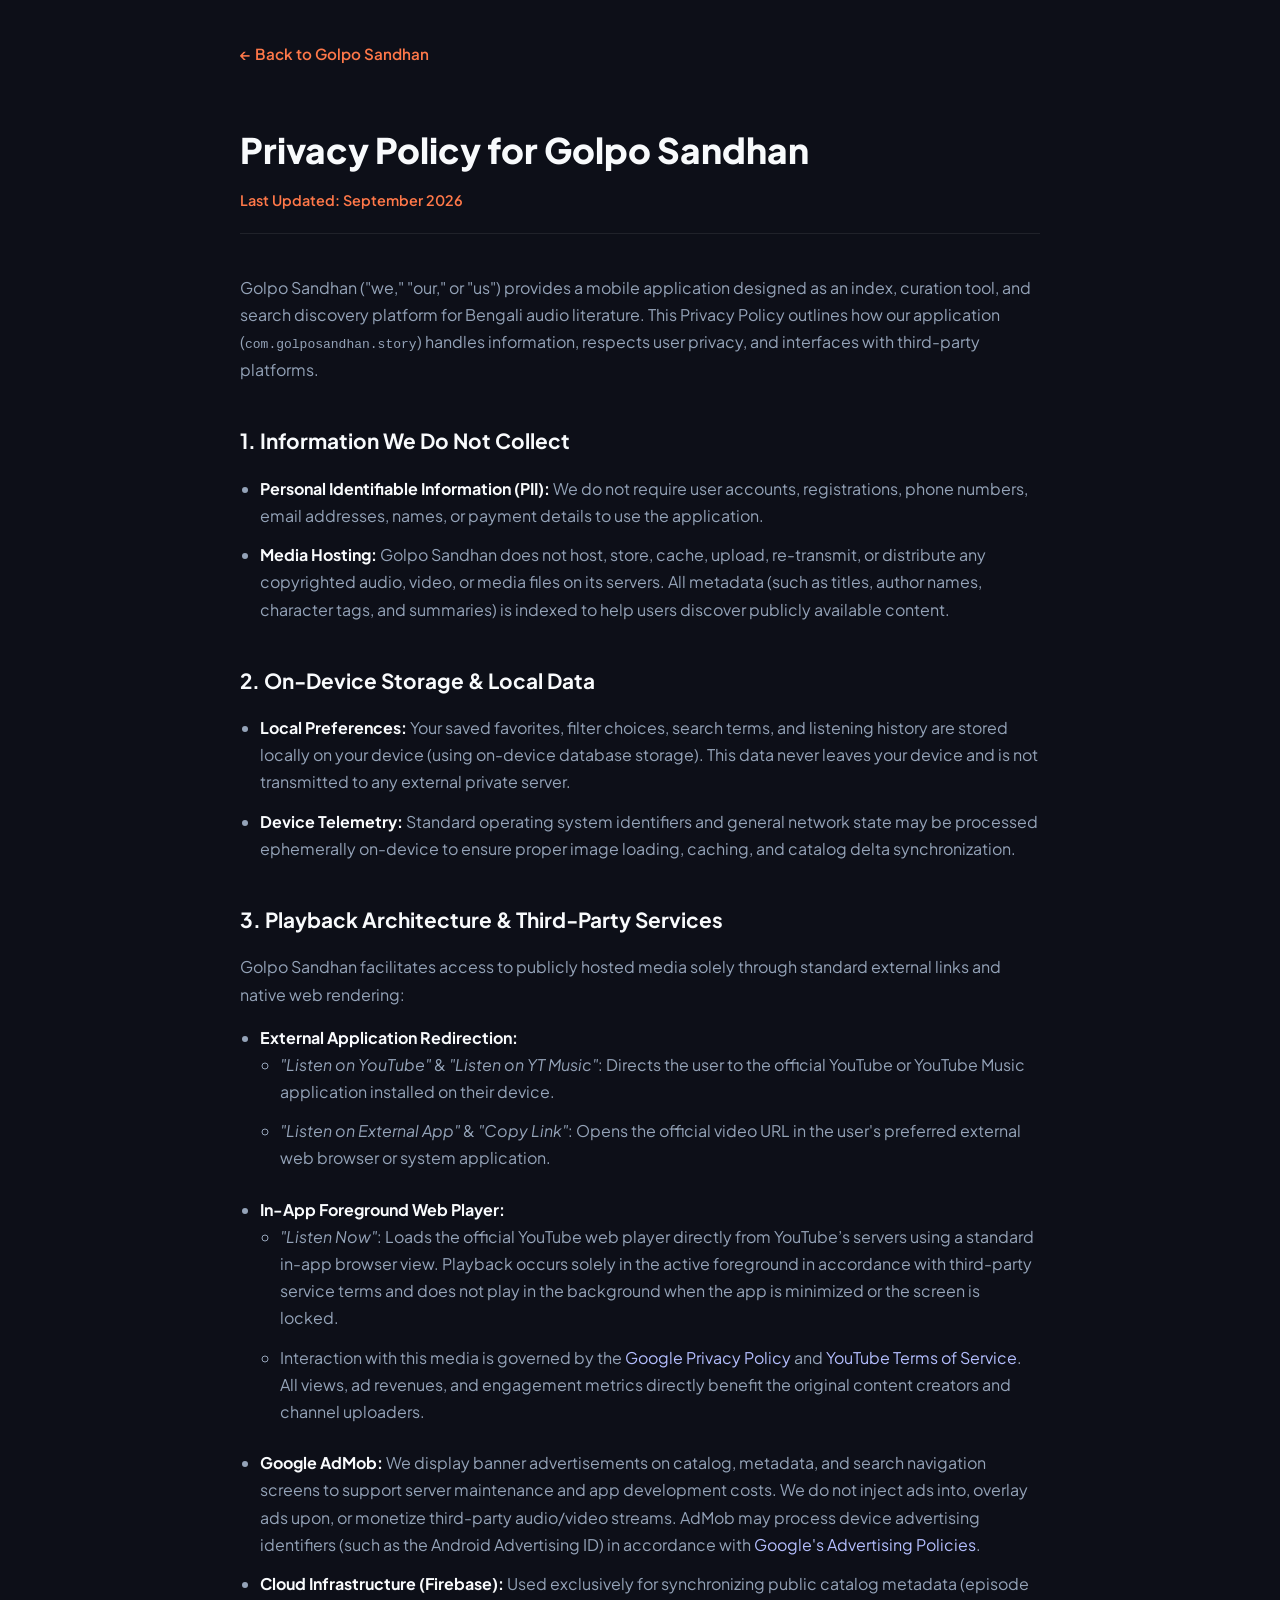
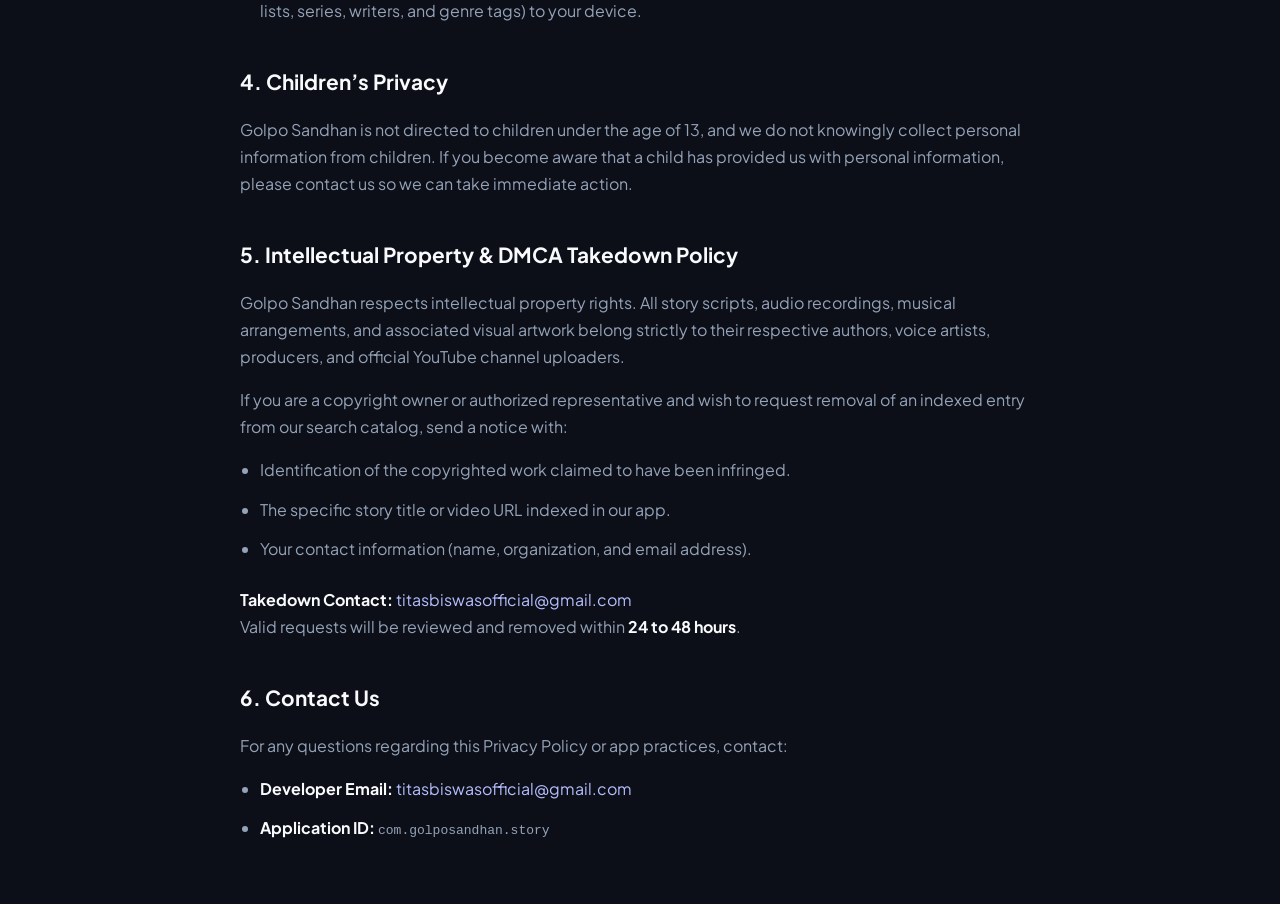
==== privacy.html @ a91397fb "Add privacy policy page for Golpo Sandhan" ====
<!DOCTYPE html>
<html lang="en">
<head>
  <meta charset="UTF-8" />
  <meta name="viewport" content="width=device-width, initial-scale=1.0" />
  <title>Privacy Policy - Golpo Sandhan</title>
  
  <!-- Google Fonts -->
  <link rel="preconnect" href="https://fonts.googleapis.com">
  <link rel="preconnect" href="https://fonts.gstatic.com" crossorigin>
  <link href="https://fonts.googleapis.com/css2?family=Plus+Jakarta+Sans:wght@400;600;700;800&display=swap" rel="stylesheet">

  <style>
    :root {
      --bg-dark: #0d0f18;
      --accent-orange: #ff7849;
      --text-main: #f8fafc;
      --text-muted: #94a3b8;
      --border-line: rgba(255, 255, 255, 0.08);
    }

    body {
      background-color: var(--bg-dark);
      color: var(--text-muted);
      font-family: 'Plus Jakarta Sans', sans-serif;
      line-height: 1.7;
      padding: 40px 24px;
      max-width: 800px;
      margin: 0 auto;
    }

    .back-link {
      display: inline-block;
      margin-bottom: 30px;
      color: var(--accent-orange);
      text-decoration: none;
      font-weight: 600;
      font-size: 0.95rem;
      transition: opacity 0.2s;
    }

    .back-link:hover {
      opacity: 0.8;
    }

    h1 {
      color: var(--text-main);
      font-size: 2.2rem;
      font-weight: 800;
      margin-bottom: 8px;
    }

    .last-updated {
      font-size: 0.9rem;
      color: var(--accent-orange);
      font-weight: 600;
      margin-bottom: 40px;
      padding-bottom: 20px;
      border-bottom: 1px solid var(--border-line);
    }

    h3 {
      color: var(--text-main);
      font-size: 1.3rem;
      font-weight: 700;
      margin-top: 40px;
      margin-bottom: 16px;
    }

    p {
      margin-bottom: 16px;
    }

    ul {
      margin-bottom: 24px;
      padding-left: 20px;
    }

    li {
      margin-bottom: 12px;
    }

    strong {
      color: var(--text-main);
    }

    a {
      color: #b4befe;
      text-decoration: none;
    }

    a:hover {
      text-decoration: underline;
    }
  </style>
</head>
<body>

  <a href="index.html" class="back-link">← Back to Golpo Sandhan</a>

  <h1>Privacy Policy for Golpo Sandhan</h1>
  <div class="last-updated">Last Updated: September 2026</div>

  <p>Golpo Sandhan ("we," "our," or "us") provides a mobile application designed as an index, curation tool, and search discovery platform for Bengali audio literature. This Privacy Policy outlines how our application (<code>com.golposandhan.story</code>) handles information, respects user privacy, and interfaces with third-party platforms.</p>

  <h3>1. Information We Do Not Collect</h3>
  <ul>
    <li><strong>Personal Identifiable Information (PII):</strong> We do not require user accounts, registrations, phone numbers, email addresses, names, or payment details to use the application.</li>
    <li><strong>Media Hosting:</strong> Golpo Sandhan does not host, store, cache, upload, re-transmit, or distribute any copyrighted audio, video, or media files on its servers. All metadata (such as titles, author names, character tags, and summaries) is indexed to help users discover publicly available content.</li>
  </ul>

  <h3>2. On-Device Storage & Local Data</h3>
  <ul>
    <li><strong>Local Preferences:</strong> Your saved favorites, filter choices, search terms, and listening history are stored locally on your device (using on-device database storage). This data never leaves your device and is not transmitted to any external private server.</li>
    <li><strong>Device Telemetry:</strong> Standard operating system identifiers and general network state may be processed ephemerally on-device to ensure proper image loading, caching, and catalog delta synchronization.</li>
  </ul>

  <h3>3. Playback Architecture & Third-Party Services</h3>
  <p>Golpo Sandhan facilitates access to publicly hosted media solely through standard external links and native web rendering:</p>
  <ul>
    <li><strong>External Application Redirection:</strong>
      <ul>
        <li><em>"Listen on YouTube"</em> & <em>"Listen on YT Music"</em>: Directs the user to the official YouTube or YouTube Music application installed on their device.</li>
        <li><em>"Listen on External App"</em> & <em>"Copy Link"</em>: Opens the official video URL in the user's preferred external web browser or system application.</li>
      </ul>
    </li>
    <li><strong>In-App Foreground Web Player:</strong>
      <ul>
        <li><em>"Listen Now"</em>: Loads the official YouTube web player directly from YouTube’s servers using a standard in-app browser view. Playback occurs solely in the active foreground in accordance with third-party service terms and does not play in the background when the app is minimized or the screen is locked.</li>
        <li>Interaction with this media is governed by the <a href="https://policies.google.com/privacy" target="_blank">Google Privacy Policy</a> and <a href="https://www.youtube.com/t/terms" target="_blank">YouTube Terms of Service</a>. All views, ad revenues, and engagement metrics directly benefit the original content creators and channel uploaders.</li>
      </ul>
    </li>
    <li><strong>Google AdMob:</strong> We display banner advertisements on catalog, metadata, and search navigation screens to support server maintenance and app development costs. We do not inject ads into, overlay ads upon, or monetize third-party audio/video streams. AdMob may process device advertising identifiers (such as the Android Advertising ID) in accordance with <a href="https://policies.google.com/technologies/ads" target="_blank">Google's Advertising Policies</a>.</li>
    <li><strong>Cloud Infrastructure (Firebase):</strong> Used exclusively for synchronizing public catalog metadata (episode lists, series, writers, and genre tags) to your device.</li>
  </ul>

  <h3>4. Children’s Privacy</h3>
  <p>Golpo Sandhan is not directed to children under the age of 13, and we do not knowingly collect personal information from children. If you become aware that a child has provided us with personal information, please contact us so we can take immediate action.</p>

  <h3>5. Intellectual Property & DMCA Takedown Policy</h3>
  <p>Golpo Sandhan respects intellectual property rights. All story scripts, audio recordings, musical arrangements, and associated visual artwork belong strictly to their respective authors, voice artists, producers, and official YouTube channel uploaders.</p>
  <p>If you are a copyright owner or authorized representative and wish to request removal of an indexed entry from our search catalog, send a notice with:</p>
  <ul>
    <li>Identification of the copyrighted work claimed to have been infringed.</li>
    <li>The specific story title or video URL indexed in our app.</li>
    <li>Your contact information (name, organization, and email address).</li>
  </ul>
  <p><strong>Takedown Contact:</strong> <a href="mailto:titasbiswasofficial@gmail.com">titasbiswasofficial@gmail.com</a><br>
  Valid requests will be reviewed and removed within <strong>24 to 48 hours</strong>.</p>

  <h3>6. Contact Us</h3>
  <p>For any questions regarding this Privacy Policy or app practices, contact:</p>
  <ul>
    <li><strong>Developer Email:</strong> <a href="mailto:titasbiswasofficial@gmail.com">titasbiswasofficial@gmail.com</a></li>
    <li><strong>Application ID:</strong> <code>com.golposandhan.story</code></li>
  </ul>

</body>
</html>
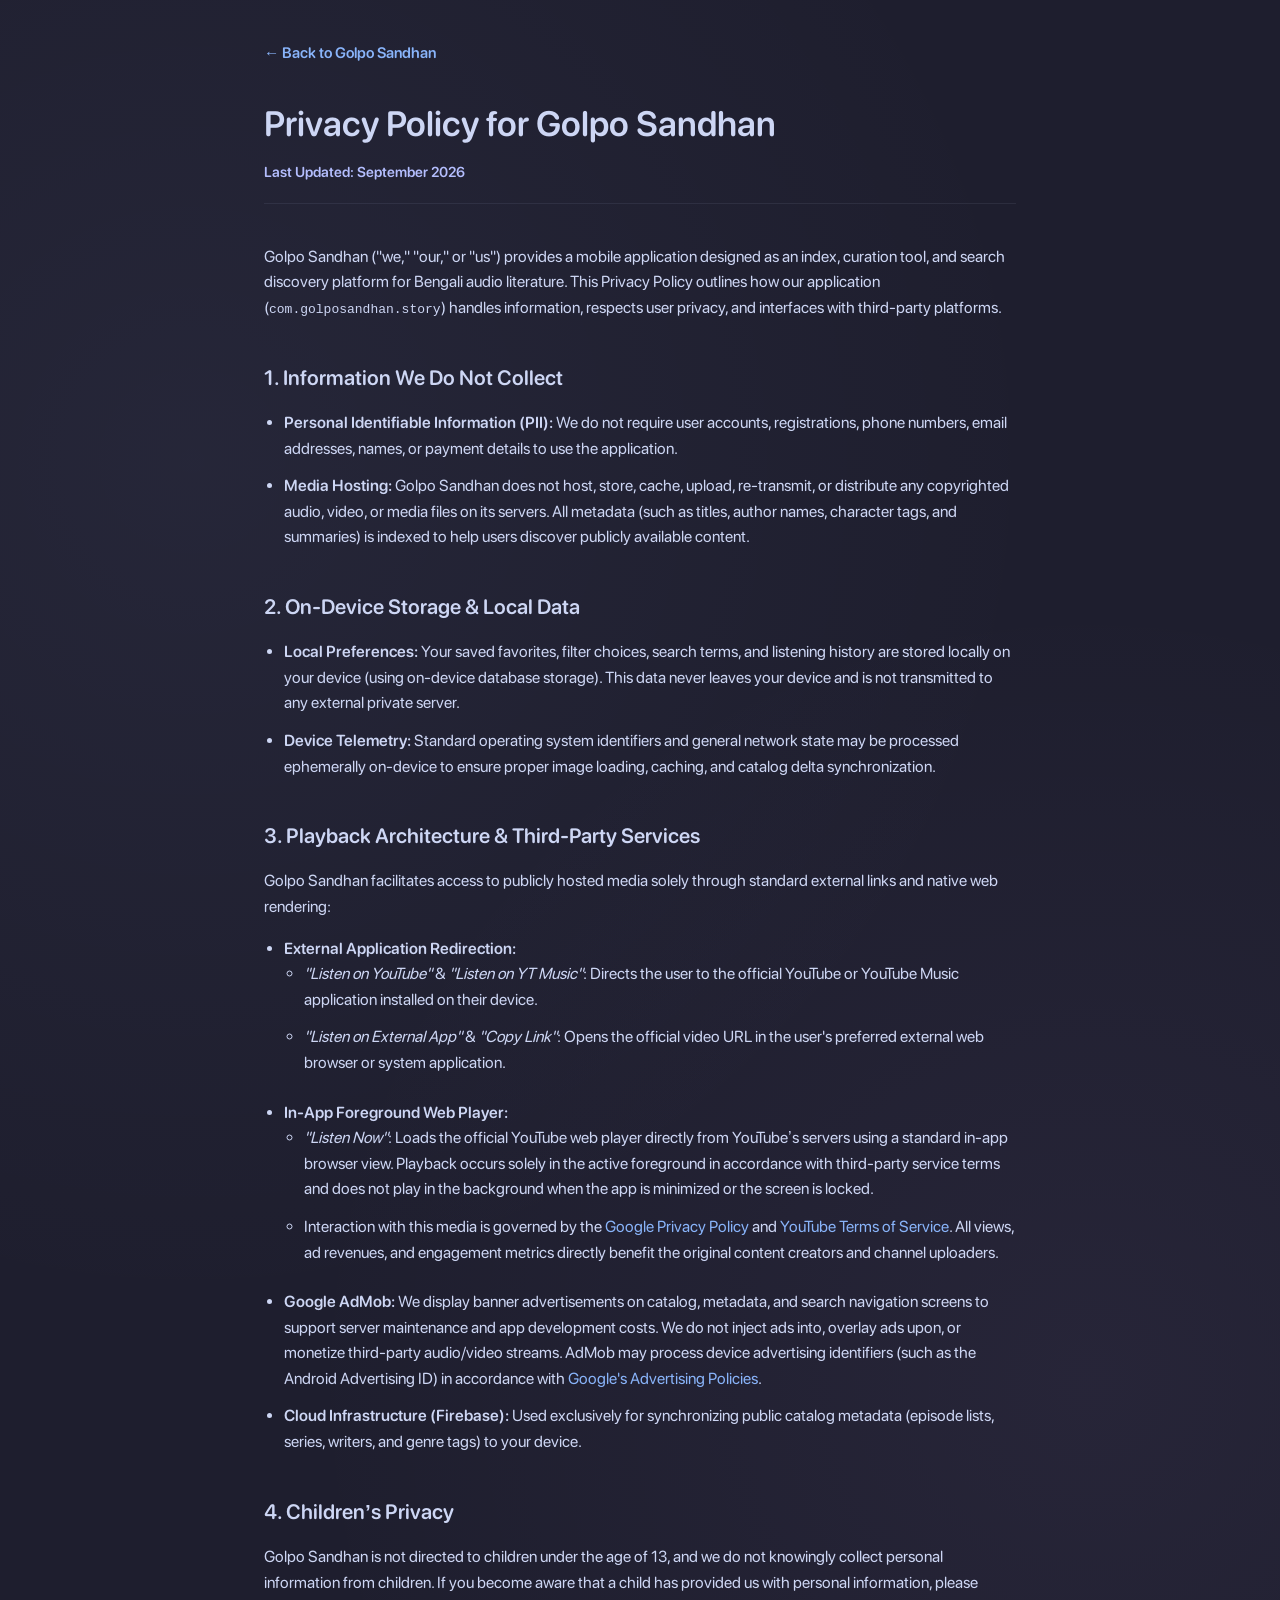
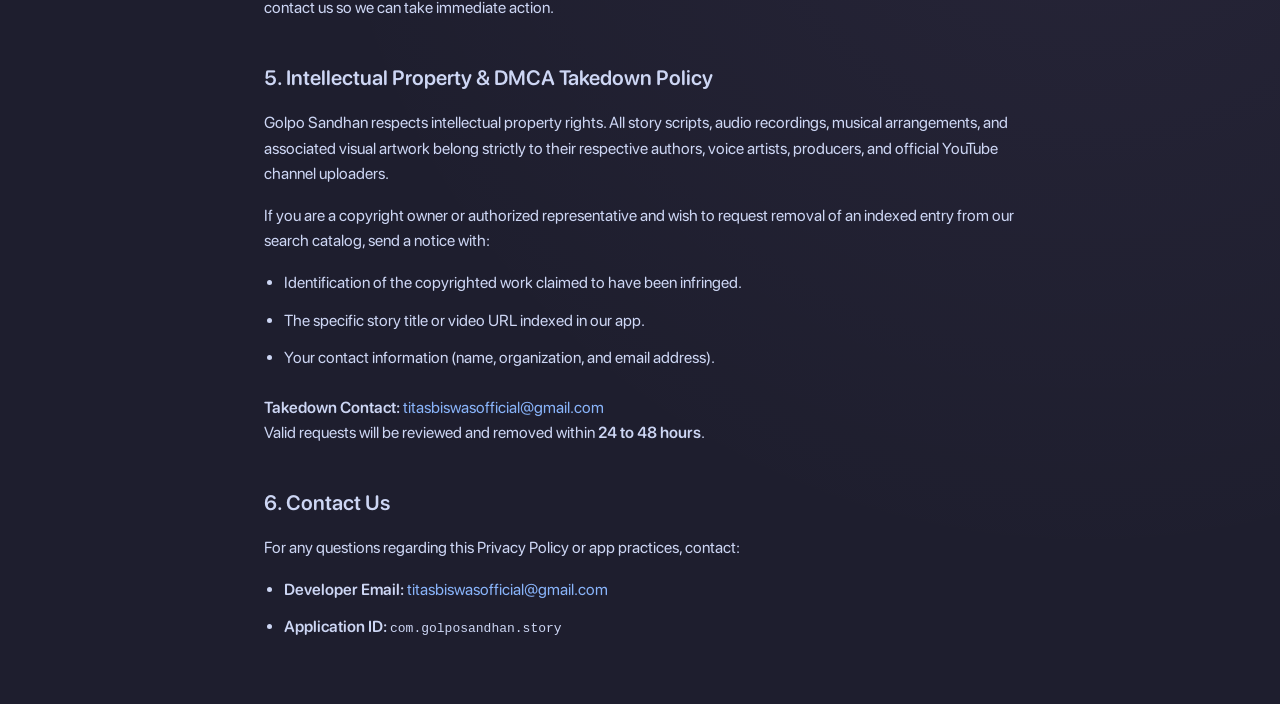
==== commit c47756ee: "Reorganize assets, add styles and update site pages" ====
--- a/privacy.html
+++ b/privacy.html
@@ -5,96 +5,10 @@
   <meta name="viewport" content="width=device-width, initial-scale=1.0" />
   <title>Privacy Policy - Golpo Sandhan</title>
   
-  <!-- Google Fonts -->
-  <link rel="preconnect" href="https://fonts.googleapis.com">
-  <link rel="preconnect" href="https://fonts.gstatic.com" crossorigin>
-  <link href="https://fonts.googleapis.com/css2?family=Plus+Jakarta+Sans:wght@400;600;700;800&display=swap" rel="stylesheet">
-
-  <style>
-    :root {
-      --bg-dark: #0d0f18;
-      --accent-orange: #ff7849;
-      --text-main: #f8fafc;
-      --text-muted: #94a3b8;
-      --border-line: rgba(255, 255, 255, 0.08);
-    }
-
-    body {
-      background-color: var(--bg-dark);
-      color: var(--text-muted);
-      font-family: 'Plus Jakarta Sans', sans-serif;
-      line-height: 1.7;
-      padding: 40px 24px;
-      max-width: 800px;
-      margin: 0 auto;
-    }
-
-    .back-link {
-      display: inline-block;
-      margin-bottom: 30px;
-      color: var(--accent-orange);
-      text-decoration: none;
-      font-weight: 600;
-      font-size: 0.95rem;
-      transition: opacity 0.2s;
-    }
-
-    .back-link:hover {
-      opacity: 0.8;
-    }
-
-    h1 {
-      color: var(--text-main);
-      font-size: 2.2rem;
-      font-weight: 800;
-      margin-bottom: 8px;
-    }
-
-    .last-updated {
-      font-size: 0.9rem;
-      color: var(--accent-orange);
-      font-weight: 600;
-      margin-bottom: 40px;
-      padding-bottom: 20px;
-      border-bottom: 1px solid var(--border-line);
-    }
-
-    h3 {
-      color: var(--text-main);
-      font-size: 1.3rem;
-      font-weight: 700;
-      margin-top: 40px;
-      margin-bottom: 16px;
-    }
-
-    p {
-      margin-bottom: 16px;
-    }
-
-    ul {
-      margin-bottom: 24px;
-      padding-left: 20px;
-    }
-
-    li {
-      margin-bottom: 12px;
-    }
-
-    strong {
-      color: var(--text-main);
-    }
-
-    a {
-      color: #b4befe;
-      text-decoration: none;
-    }
-
-    a:hover {
-      text-decoration: underline;
-    }
-  </style>
+  <link rel="icon" type="image/png" href="assets/images/app_icon.png" />
+  <link rel="stylesheet" href="assets/css/style.css" />
 </head>
-<body>
+<body class="privacy-container">
 
   <a href="index.html" class="back-link">← Back to Golpo Sandhan</a>
 
--- a/assets/css/style.css
+++ b/assets/css/style.css
@@ -0,0 +1,625 @@
+@font-face {
+  font-family: 'SF Pro Rounded';
+  src: url('../fonts/SF-Pro-Rounded-Regular.otf') format('opentype');
+  font-weight: 400;
+  font-style: normal;
+}
+@font-face {
+  font-family: 'SF Pro Rounded';
+  src: url('../fonts/SF-Pro-Rounded-Medium.otf') format('opentype');
+  font-weight: 500;
+  font-style: normal;
+}
+@font-face {
+  font-family: 'SF Pro Rounded';
+  src: url('../fonts/SF-Pro-Rounded-Semibold.otf') format('opentype');
+  font-weight: 600;
+  font-style: normal;
+}
+
+:root {
+  /* Catppuccin Mocha */
+  --bg-dark: #1e1e2e;          /* base */
+  --bg-card: rgba(49, 50, 68, 0.75); /* surface0 */
+  --bg-card-hover: rgba(69, 71, 90, 0.9); /* surface1 */
+  
+  --accent-lavender: #b4befe;  /* lavender */
+  --accent-lavender-glow: rgba(180, 190, 254, 0.25);
+  --accent-mauve: #cba6f7;     /* mauve */
+  --accent-mauve-glow: rgba(203, 166, 247, 0.25);
+  --accent-blue: #89b4fa;      /* blue */
+  
+  --text-main: #cdd6f4;        /* text */
+  --text-muted: #bac2de;       /* subtext1 */
+  --border-line: rgba(205, 214, 244, 0.08);
+  
+  --radius-lg: 24px;
+  --radius-md: 16px;
+  --radius-sm: 10px;
+}
+
+* {
+  box-sizing: border-box;
+  margin: 0;
+  padding: 0;
+}
+
+body {
+  background-color: var(--bg-dark);
+  color: var(--text-main);
+  font-family: 'SF Pro Rounded', -apple-system, BlinkMacSystemFont, sans-serif;
+  line-height: 1.6;
+  overflow-x: hidden;
+  background-image: 
+    radial-gradient(circle at 15% 20%, rgba(180, 190, 254, 0.05) 0%, transparent 40%),
+    radial-gradient(circle at 85% 60%, rgba(203, 166, 247, 0.05) 0%, transparent 45%);
+}
+
+.container {
+  width: 100%;
+  max-width: 1200px;
+  margin: 0 auto;
+  padding: 0 24px;
+}
+
+/* Navbar */
+header {
+  position: sticky;
+  top: 0;
+  z-index: 100;
+  backdrop-filter: blur(16px);
+  background: rgba(30, 30, 46, 0.85);
+  border-bottom: 1px solid var(--border-line);
+  padding: 16px 0;
+}
+
+.nav-wrapper {
+  display: flex;
+  align-items: center;
+  justify-content: space-between;
+}
+
+.brand {
+  display: flex;
+  align-items: center;
+  gap: 12px;
+  text-decoration: none;
+  color: var(--text-main);
+}
+
+.brand img {
+  width: 44px;
+  height: 44px;
+  object-fit: cover;
+}
+
+.brand-title {
+  font-size: 1.25rem;
+  font-weight: 600;
+  letter-spacing: -0.02em;
+}
+
+.brand-title span {
+  color: var(--accent-lavender);
+}
+
+.nav-links {
+  display: flex;
+  align-items: center;
+  gap: 24px;
+}
+
+.nav-links a {
+  color: var(--text-muted);
+  text-decoration: none;
+  font-size: 0.95rem;
+  font-weight: 500;
+  transition: color 0.2s;
+}
+
+.nav-links a:hover {
+  color: var(--text-main);
+}
+
+.btn-nav {
+  background: linear-gradient(135deg, var(--accent-mauve) 0%, var(--accent-lavender) 100%);
+  color: #11111b !important;
+  padding: 10px 20px;
+  border-radius: 99px;
+  font-weight: 600;
+  box-shadow: 0 4px 18px var(--accent-lavender-glow);
+  transition: transform 0.2s, box-shadow 0.2s;
+}
+
+.btn-nav:hover {
+  transform: translateY(-2px);
+  box-shadow: 0 6px 22px rgba(180, 190, 254, 0.4);
+}
+
+/* Hero Section */
+.hero {
+  padding: 80px 0 60px;
+  display: grid;
+  grid-template-columns: 1.15fr 0.85fr;
+  gap: 50px;
+  align-items: center;
+}
+
+.hero-badge {
+  display: inline-flex;
+  align-items: center;
+  gap: 8px;
+  background: rgba(180, 190, 254, 0.12);
+  border: 1px solid rgba(180, 190, 254, 0.3);
+  color: var(--accent-lavender);
+  padding: 6px 14px;
+  border-radius: 99px;
+  font-size: 0.85rem;
+  font-weight: 600;
+  margin-bottom: 20px;
+}
+
+.hero-badge span {
+  width: 8px;
+  height: 8px;
+  border-radius: 50%;
+  background: var(--accent-lavender);
+  display: inline-block;
+  box-shadow: 0 0 10px var(--accent-lavender);
+}
+
+.hero-title {
+  font-size: 3.5rem;
+  line-height: 1.15;
+  font-weight: 600;
+  letter-spacing: -0.03em;
+  margin-bottom: 20px;
+}
+
+.hero-title .gradient-text {
+  background: linear-gradient(135deg, var(--text-main) 40%, var(--accent-mauve) 100%);
+  -webkit-background-clip: text;
+  -webkit-text-fill-color: transparent;
+}
+
+.hero-subtitle {
+  font-size: 1.2rem;
+  color: var(--text-muted);
+  margin-bottom: 36px;
+  max-width: 540px;
+  line-height: 1.6;
+}
+
+.hero-cta-group {
+  display: flex;
+  flex-wrap: wrap;
+  align-items: center;
+  gap: 16px;
+}
+
+.playstore-button {
+  display: inline-flex;
+  align-items: center;
+  gap: 12px;
+  background: #181825; /* mantle */
+  color: var(--text-main);
+  padding: 12px 24px;
+  border-radius: var(--radius-md);
+  text-decoration: none;
+  border: 1px solid rgba(205, 214, 244, 0.2);
+  box-shadow: 0 10px 25px rgba(0, 0, 0, 0.4);
+  transition: transform 0.2s, border-color 0.2s, box-shadow 0.2s;
+}
+
+.playstore-button:hover {
+  transform: translateY(-2px);
+  border-color: var(--accent-blue);
+  box-shadow: 0 12px 30px rgba(137, 180, 250, 0.25);
+}
+
+.playstore-button svg {
+  width: 28px;
+  height: 28px;
+}
+
+.btn-text-small {
+  display: block;
+  font-size: 0.7rem;
+  text-transform: uppercase;
+  letter-spacing: 0.05em;
+  color: var(--text-muted);
+}
+
+.btn-text-large {
+  display: block;
+  font-size: 1.1rem;
+  font-weight: 600;
+}
+
+.hero-mockup-wrapper {
+  position: relative;
+  display: flex;
+  justify-content: center;
+}
+
+.phone-frame {
+  width: 100%;
+  max-width: 320px;
+  border-radius: 40px;
+  padding: 10px;
+  background: #313244; /* surface0 */
+  border: 3px solid #45475a; /* surface1 */
+  box-shadow: 0 25px 50px -12px rgba(0, 0, 0, 0.7), 0 0 40px var(--accent-mauve-glow);
+}
+
+.phone-frame img {
+  width: 100%;
+  border-radius: 30px;
+  display: block;
+}
+
+/* Floating Metric Badges */
+.floating-card {
+  position: absolute;
+  background: rgba(49, 50, 68, 0.9);
+  backdrop-filter: blur(12px);
+  border: 1px solid var(--border-line);
+  padding: 12px 18px;
+  border-radius: 14px;
+  box-shadow: 0 10px 25px rgba(0,0,0,0.5);
+  animation: float 4s ease-in-out infinite;
+}
+
+.floating-card.left {
+  top: 15%;
+  left: -20px;
+}
+
+.floating-card.right {
+  bottom: 12%;
+  right: -20px;
+  animation-delay: 2s;
+}
+
+.floating-card .val {
+  font-weight: 600;
+  font-size: 1.15rem;
+  color: var(--accent-blue);
+}
+
+.floating-card .lbl {
+  font-size: 0.75rem;
+  color: var(--text-muted);
+  text-transform: uppercase;
+  font-weight: 600;
+}
+
+@keyframes float {
+  0%, 100% { transform: translateY(0px); }
+  50% { transform: translateY(-8px); }
+}
+
+/* Stats Strip */
+.stats-strip {
+  padding: 30px 0;
+  margin: 40px 0 80px;
+  border-top: 1px solid var(--border-line);
+  border-bottom: 1px solid var(--border-line);
+}
+
+.stats-grid {
+  display: grid;
+  grid-template-columns: repeat(4, 1fr);
+  gap: 20px;
+  text-align: center;
+}
+
+.stat-item h3 {
+  font-size: 2.2rem;
+  font-weight: 600;
+  color: var(--text-main);
+  margin-bottom: 4px;
+}
+
+.stat-item p {
+  font-size: 0.9rem;
+  color: var(--text-muted);
+  font-weight: 500;
+}
+
+/* Features Grid */
+.section-header {
+  text-align: center;
+  max-width: 680px;
+  margin: 0 auto 60px;
+}
+
+.section-tag {
+  color: var(--accent-lavender);
+  font-size: 0.85rem;
+  font-weight: 600;
+  letter-spacing: 0.08em;
+  text-transform: uppercase;
+  margin-bottom: 8px;
+}
+
+.section-title {
+  font-size: 2.4rem;
+  font-weight: 600;
+  letter-spacing: -0.02em;
+  margin-bottom: 16px;
+}
+
+.section-desc {
+  color: var(--text-muted);
+  font-size: 1.05rem;
+}
+
+.features-grid {
+  display: grid;
+  grid-template-columns: repeat(3, 1fr);
+  gap: 24px;
+  margin-bottom: 100px;
+}
+
+.feature-card {
+  background: var(--bg-card);
+  border: 1px solid var(--border-line);
+  border-radius: var(--radius-lg);
+  padding: 32px;
+  transition: transform 0.2s, border-color 0.2s, background 0.2s;
+}
+
+.feature-card:hover {
+  transform: translateY(-4px);
+  border-color: rgba(203, 166, 247, 0.4);
+  background: var(--bg-card-hover);
+}
+
+.feature-icon {
+  width: 52px;
+  height: 52px;
+  border-radius: 14px;
+  background: rgba(203, 166, 247, 0.1);
+  display: flex;
+  align-items: center;
+  justify-content: center;
+  font-size: 1.5rem;
+  margin-bottom: 20px;
+  color: var(--accent-mauve);
+}
+
+.feature-card h4 {
+  font-size: 1.25rem;
+  font-weight: 600;
+  margin-bottom: 12px;
+}
+
+.feature-card p {
+  color: var(--text-muted);
+  font-size: 0.95rem;
+  line-height: 1.6;
+}
+
+/* Visual Showcase */
+.showcase {
+  margin-bottom: 100px;
+}
+
+.showcase-scroll {
+  display: flex;
+  gap: 24px;
+  overflow-x: auto;
+  padding: 20px 0 30px;
+  scrollbar-width: thin;
+  scrollbar-color: var(--accent-lavender) var(--bg-card);
+}
+
+.showcase-item {
+  flex: 0 0 260px;
+  border-radius: 24px;
+  background: #181825; /* mantle */
+  border: 2px solid var(--border-line);
+  padding: 8px;
+  box-shadow: 0 10px 30px rgba(0,0,0,0.5);
+  transition: transform 0.2s;
+}
+
+.showcase-item:hover {
+  transform: translateY(-6px);
+  border-color: rgba(137, 180, 250, 0.4); /* blue glow */
+}
+
+.showcase-item img {
+  width: 100%;
+  border-radius: 18px;
+  display: block;
+}
+
+.showcase-item p {
+  text-align: center;
+  font-size: 0.85rem;
+  font-weight: 600;
+  color: var(--text-muted);
+  padding: 10px 0 4px;
+}
+
+/* CTA Section */
+.cta-banner {
+  background: linear-gradient(135deg, rgba(69, 71, 90, 0.9) 0%, rgba(49, 50, 68, 0.9) 100%);
+  border: 1px solid rgba(180, 190, 254, 0.3);
+  border-radius: var(--radius-lg);
+  padding: 60px 40px;
+  text-align: center;
+  position: relative;
+  overflow: hidden;
+  margin-bottom: 80px;
+  box-shadow: 0 20px 40px rgba(0, 0, 0, 0.6);
+}
+
+.cta-banner::before {
+  content: '';
+  position: absolute;
+  top: -50%;
+  left: 50%;
+  transform: translateX(-50%);
+  width: 300px;
+  height: 300px;
+  background: var(--accent-mauve);
+  opacity: 0.15;
+  filter: blur(90px);
+  pointer-events: none;
+}
+
+.cta-banner h3 {
+  font-size: 2.4rem;
+  font-weight: 600;
+  margin-bottom: 16px;
+}
+
+.cta-banner p {
+  color: var(--text-muted);
+  max-width: 560px;
+  margin: 0 auto 30px;
+  font-size: 1.1rem;
+}
+
+/* Footer */
+footer {
+  border-top: 1px solid var(--border-line);
+  padding: 50px 0 30px;
+  background: #11111b; /* crust */
+}
+
+.footer-content {
+  display: flex;
+  justify-content: space-between;
+  align-items: center;
+  flex-wrap: wrap;
+  gap: 20px;
+  margin-bottom: 30px;
+}
+
+.footer-disclaimer {
+  font-size: 0.8rem;
+  color: var(--text-muted);
+  line-height: 1.6;
+  border-top: 1px solid rgba(205, 214, 244, 0.05);
+  padding-top: 24px;
+  text-align: center;
+}
+
+.footer-links {
+  display: flex;
+  gap: 20px;
+}
+
+.footer-links a {
+  color: var(--text-muted);
+  text-decoration: none;
+  font-size: 0.9rem;
+  transition: color 0.2s;
+}
+
+.footer-links a:hover {
+  color: var(--accent-lavender);
+}
+
+/* Responsive */
+@media (max-width: 900px) {
+  .hero {
+    grid-template-columns: 1fr;
+    text-align: center;
+    padding: 40px 0;
+  }
+  .hero-title {
+    font-size: 2.6rem;
+  }
+  .hero-subtitle {
+    margin: 0 auto 30px;
+  }
+  .hero-cta-group {
+    justify-content: center;
+  }
+  .features-grid {
+    grid-template-columns: 1fr;
+  }
+  .stats-grid {
+    grid-template-columns: repeat(2, 1fr);
+    gap: 30px;
+  }
+  .floating-card {
+    display: none;
+  }
+}
+
+/* Privacy Policy Layout */
+.privacy-container {
+  max-width: 800px;
+  margin: 0 auto;
+  padding: 40px 24px;
+}
+
+.back-link {
+  display: inline-block;
+  margin-bottom: 30px;
+  color: var(--accent-lavender);
+  text-decoration: none;
+  font-weight: 600;
+  font-size: 0.95rem;
+  transition: opacity 0.2s;
+}
+
+.back-link:hover {
+  opacity: 0.8;
+}
+
+.privacy-container h1 {
+  color: var(--text-main);
+  font-size: 2.2rem;
+  font-weight: 600;
+  margin-bottom: 8px;
+}
+
+.last-updated {
+  font-size: 0.9rem;
+  color: var(--accent-lavender);
+  font-weight: 600;
+  margin-bottom: 40px;
+  padding-bottom: 20px;
+  border-bottom: 1px solid var(--border-line);
+}
+
+.privacy-container h3 {
+  color: var(--text-main);
+  font-size: 1.3rem;
+  font-weight: 600;
+  margin-top: 40px;
+  margin-bottom: 16px;
+}
+
+.privacy-container p {
+  margin-bottom: 16px;
+}
+
+.privacy-container ul {
+  margin-bottom: 24px;
+  padding-left: 20px;
+}
+
+.privacy-container li {
+  margin-bottom: 12px;
+}
+
+.privacy-container strong {
+  color: var(--text-main);
+}
+
+.privacy-container a {
+  color: var(--accent-blue);
+  text-decoration: none;
+}
+
+.privacy-container a:hover {
+  text-decoration: underline;
+}
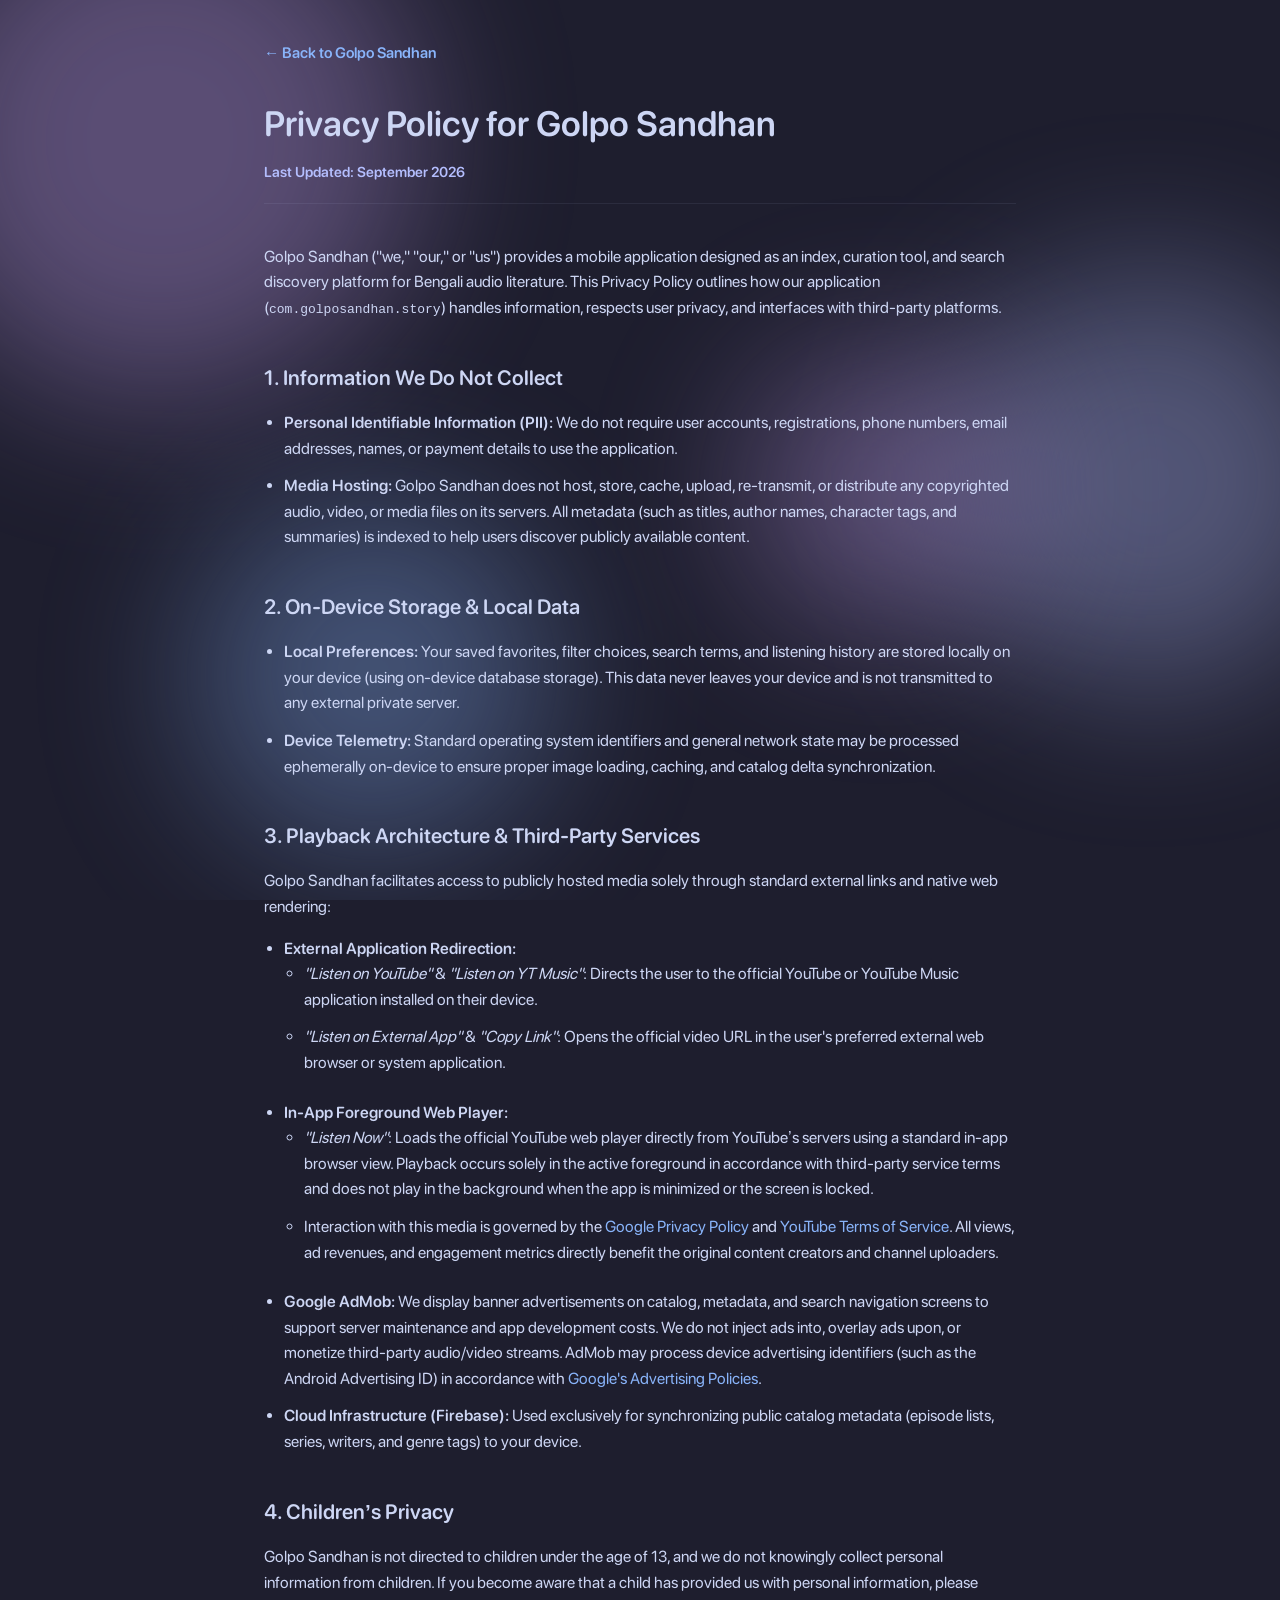
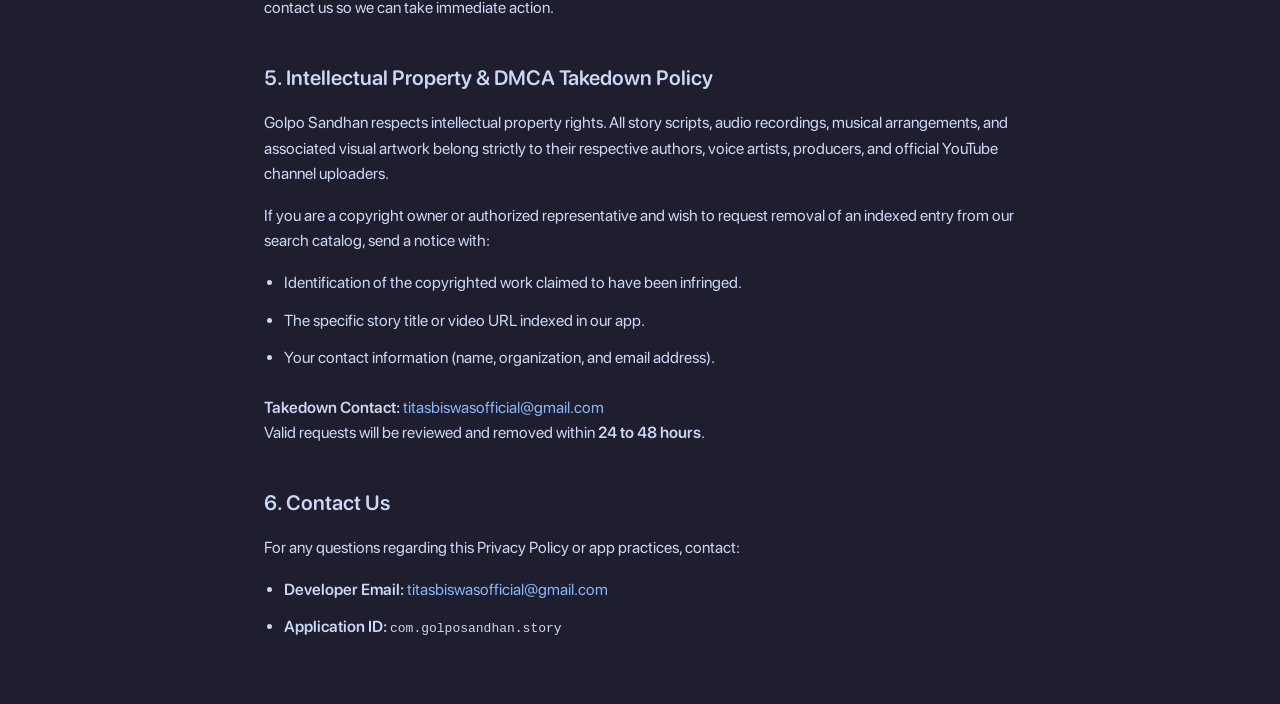
==== commit 024e18b3: "Add background blobs for glassmorphism effect Add animated background blob elements to index.html an" ====
--- a/privacy.html
+++ b/privacy.html
@@ -9,6 +9,14 @@
   <link rel="stylesheet" href="assets/css/style.css" />
 </head>
 <body class="privacy-container">
+
+  <!-- Background blobs — make glassmorphism pop -->
+  <div class="bg-blobs" aria-hidden="true">
+    <div class="blob blob-1"></div>
+    <div class="blob blob-2"></div>
+    <div class="blob blob-3"></div>
+    <div class="blob blob-4"></div>
+  </div>
 
   <a href="index.html" class="back-link">← Back to Golpo Sandhan</a>
 
--- a/assets/css/style.css
+++ b/assets/css/style.css
@@ -50,9 +50,66 @@
   font-family: 'SF Pro Rounded', -apple-system, BlinkMacSystemFont, sans-serif;
   line-height: 1.6;
   overflow-x: hidden;
-  background-image: 
-    radial-gradient(circle at 15% 20%, rgba(180, 190, 254, 0.05) 0%, transparent 40%),
-    radial-gradient(circle at 85% 60%, rgba(203, 166, 247, 0.05) 0%, transparent 45%);
+}
+
+/* ─── Background Blobs ─── */
+.bg-blobs {
+  position: fixed;
+  inset: 0;
+  z-index: -1;
+  pointer-events: none;
+  overflow: hidden;
+}
+
+.blob {
+  position: absolute;
+  border-radius: 50%;
+  filter: blur(80px);
+  opacity: 0.35;
+  animation: blobDrift 18s ease-in-out infinite alternate;
+}
+
+.blob-1 {
+  width: 520px;
+  height: 520px;
+  background: var(--accent-mauve);
+  top: -120px;
+  left: -100px;
+  animation-delay: 0s;
+}
+
+.blob-2 {
+  width: 420px;
+  height: 420px;
+  background: var(--accent-lavender);
+  top: 30%;
+  right: -80px;
+  animation-delay: -5s;
+}
+
+.blob-3 {
+  width: 360px;
+  height: 360px;
+  background: var(--accent-blue);
+  bottom: 5%;
+  left: 15%;
+  animation-delay: -10s;
+}
+
+.blob-4 {
+  width: 280px;
+  height: 280px;
+  background: var(--accent-mauve);
+  bottom: 30%;
+  right: 20%;
+  animation-delay: -3s;
+}
+
+@keyframes blobDrift {
+  0%   { transform: translate(0px, 0px) scale(1); }
+  33%  { transform: translate(30px, -40px) scale(1.05); }
+  66%  { transform: translate(-20px, 20px) scale(0.97); }
+  100% { transform: translate(10px, -15px) scale(1.02); }
 }
 
 .container {
@@ -67,9 +124,10 @@
   position: sticky;
   top: 0;
   z-index: 100;
-  backdrop-filter: blur(16px);
-  background: rgba(30, 30, 46, 0.85);
-  border-bottom: 1px solid var(--border-line);
+  backdrop-filter: blur(20px);
+  -webkit-backdrop-filter: blur(20px);
+  background: rgba(30, 30, 46, 0.65);
+  border-bottom: 1px solid rgba(205, 214, 244, 0.1);
   padding: 16px 0;
 }
 
@@ -261,12 +319,13 @@
 /* Floating Metric Badges */
 .floating-card {
   position: absolute;
-  background: rgba(49, 50, 68, 0.9);
-  backdrop-filter: blur(12px);
-  border: 1px solid var(--border-line);
+  background: rgba(49, 50, 68, 0.45);
+  backdrop-filter: blur(16px);
+  -webkit-backdrop-filter: blur(16px);
+  border: 1px solid rgba(205, 214, 244, 0.15);
   padding: 12px 18px;
   border-radius: 14px;
-  box-shadow: 0 10px 25px rgba(0,0,0,0.5);
+  box-shadow: 0 8px 32px rgba(0, 0, 0, 0.3);
   animation: float 4s ease-in-out infinite;
 }
 
@@ -363,17 +422,21 @@
 }
 
 .feature-card {
-  background: var(--bg-card);
-  border: 1px solid var(--border-line);
+  background: rgba(49, 50, 68, 0.4);
+  backdrop-filter: blur(16px);
+  -webkit-backdrop-filter: blur(16px);
+  border: 1px solid rgba(205, 214, 244, 0.1);
   border-radius: var(--radius-lg);
   padding: 32px;
-  transition: transform 0.2s, border-color 0.2s, background 0.2s;
+  box-shadow: 0 8px 32px rgba(0, 0, 0, 0.2);
+  transition: transform 0.2s, border-color 0.2s, background 0.2s, box-shadow 0.2s;
 }
 
 .feature-card:hover {
   transform: translateY(-4px);
-  border-color: rgba(203, 166, 247, 0.4);
-  background: var(--bg-card-hover);
+  border-color: rgba(203, 166, 247, 0.5);
+  background: rgba(69, 71, 90, 0.5);
+  box-shadow: 0 12px 40px rgba(0, 0, 0, 0.3);
 }
 
 .feature-icon {
@@ -418,16 +481,18 @@
 .showcase-item {
   flex: 0 0 260px;
   border-radius: 24px;
-  background: #181825; /* mantle */
-  border: 2px solid var(--border-line);
+  background: rgba(24, 24, 37, 0.45); /* mantle */
+  backdrop-filter: blur(12px);
+  -webkit-backdrop-filter: blur(12px);
+  border: 1px solid rgba(205, 214, 244, 0.1);
   padding: 8px;
-  box-shadow: 0 10px 30px rgba(0,0,0,0.5);
-  transition: transform 0.2s;
+  box-shadow: 0 10px 30px rgba(0,0,0,0.3);
+  transition: transform 0.2s, border-color 0.2s;
 }
 
 .showcase-item:hover {
   transform: translateY(-6px);
-  border-color: rgba(137, 180, 250, 0.4); /* blue glow */
+  border-color: rgba(137, 180, 250, 0.5); /* blue glow */
 }
 
 .showcase-item img {
@@ -446,15 +511,17 @@
 
 /* CTA Section */
 .cta-banner {
-  background: linear-gradient(135deg, rgba(69, 71, 90, 0.9) 0%, rgba(49, 50, 68, 0.9) 100%);
-  border: 1px solid rgba(180, 190, 254, 0.3);
+  background: linear-gradient(135deg, rgba(69, 71, 90, 0.4) 0%, rgba(49, 50, 68, 0.4) 100%);
+  backdrop-filter: blur(20px);
+  -webkit-backdrop-filter: blur(20px);
+  border: 1px solid rgba(180, 190, 254, 0.2);
   border-radius: var(--radius-lg);
   padding: 60px 40px;
   text-align: center;
   position: relative;
   overflow: hidden;
   margin-bottom: 80px;
-  box-shadow: 0 20px 40px rgba(0, 0, 0, 0.6);
+  box-shadow: 0 20px 40px rgba(0, 0, 0, 0.4);
 }
 
 .cta-banner::before {
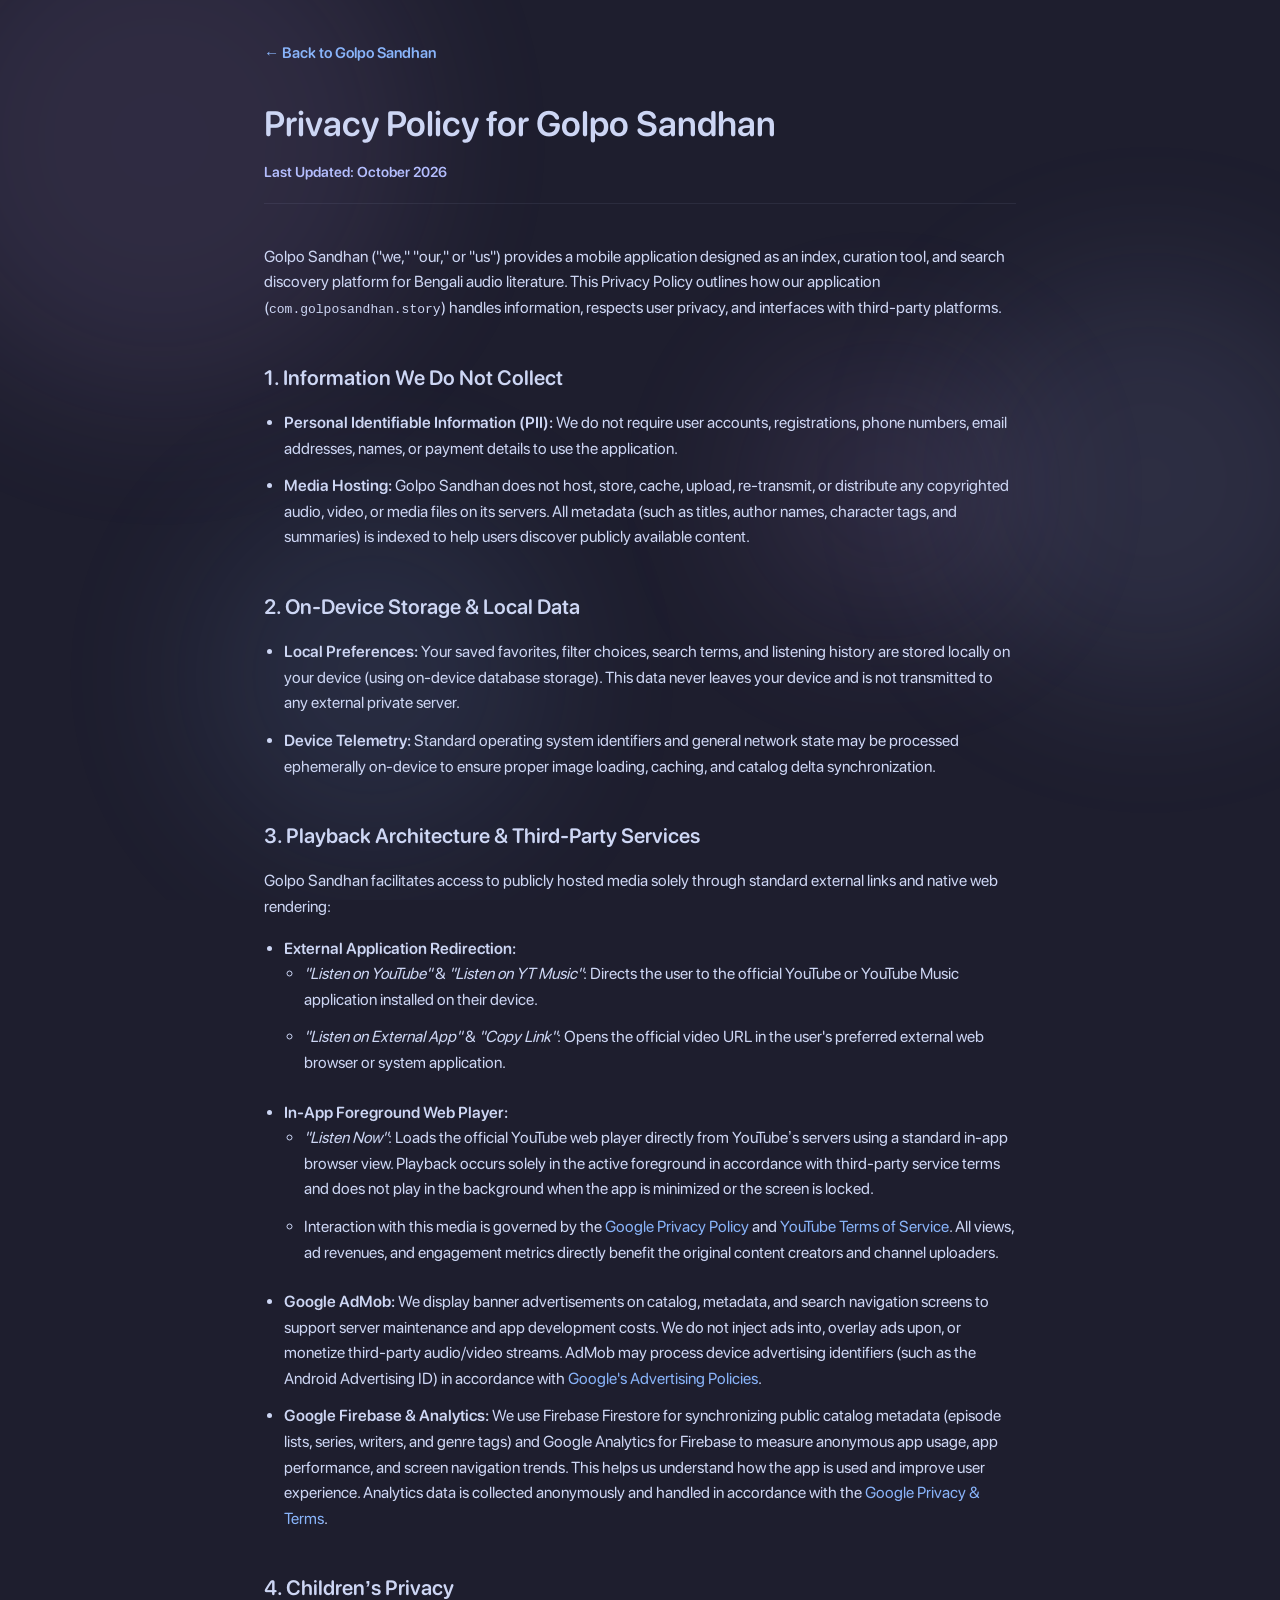
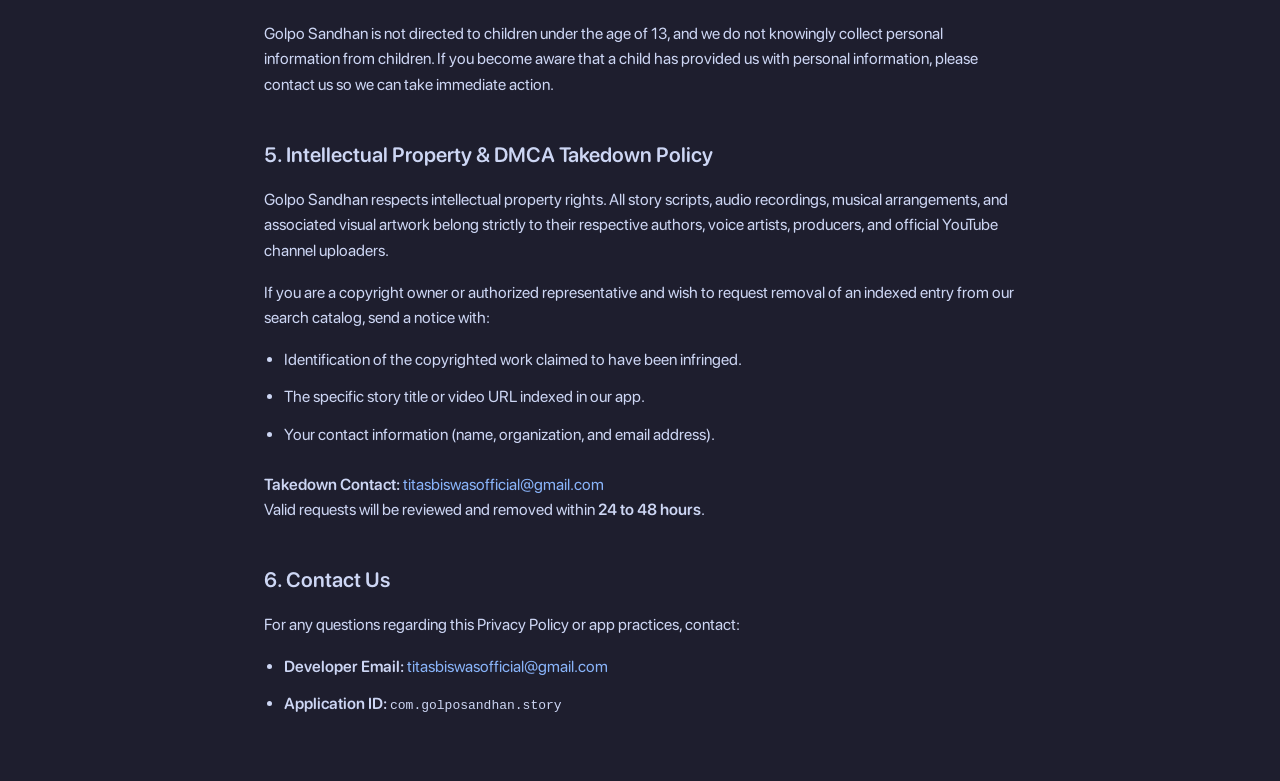
==== commit fbd332da: "Revise privacy policy with updated information Updated the last updated date and modified the descri" ====
--- a/privacy.html
+++ b/privacy.html
@@ -21,7 +21,7 @@
   <a href="index.html" class="back-link">← Back to Golpo Sandhan</a>
 
   <h1>Privacy Policy for Golpo Sandhan</h1>
-  <div class="last-updated">Last Updated: September 2026</div>
+  <div class="last-updated">Last Updated: October 2026</div>
 
   <p>Golpo Sandhan ("we," "our," or "us") provides a mobile application designed as an index, curation tool, and search discovery platform for Bengali audio literature. This Privacy Policy outlines how our application (<code>com.golposandhan.story</code>) handles information, respects user privacy, and interfaces with third-party platforms.</p>
 
@@ -53,7 +53,7 @@
       </ul>
     </li>
     <li><strong>Google AdMob:</strong> We display banner advertisements on catalog, metadata, and search navigation screens to support server maintenance and app development costs. We do not inject ads into, overlay ads upon, or monetize third-party audio/video streams. AdMob may process device advertising identifiers (such as the Android Advertising ID) in accordance with <a href="https://policies.google.com/technologies/ads" target="_blank">Google's Advertising Policies</a>.</li>
-    <li><strong>Cloud Infrastructure (Firebase):</strong> Used exclusively for synchronizing public catalog metadata (episode lists, series, writers, and genre tags) to your device.</li>
+    <li><strong>Google Firebase & Analytics:</strong> We use Firebase Firestore for synchronizing public catalog metadata (episode lists, series, writers, and genre tags) and Google Analytics for Firebase to measure anonymous app usage, app performance, and screen navigation trends. This helps us understand how the app is used and improve user experience. Analytics data is collected anonymously and handled in accordance with the <a href="https://policies.google.com/technologies/partner-sites" target="_blank">Google Privacy & Terms</a>.</li>
   </ul>
 
   <h3>4. Children’s Privacy</h3>
--- a/assets/css/style.css
+++ b/assets/css/style.css
@@ -65,8 +65,8 @@
   position: absolute;
   border-radius: 50%;
   filter: blur(80px);
-  opacity: 0.35;
-  animation: blobDrift 18s ease-in-out infinite alternate;
+  opacity: 0.1;
+  will-change: transform;
 }
 
 .blob-1 {
@@ -75,7 +75,6 @@
   background: var(--accent-mauve);
   top: -120px;
   left: -100px;
-  animation-delay: 0s;
 }
 
 .blob-2 {
@@ -84,7 +83,6 @@
   background: var(--accent-lavender);
   top: 30%;
   right: -80px;
-  animation-delay: -5s;
 }
 
 .blob-3 {
@@ -93,7 +91,6 @@
   background: var(--accent-blue);
   bottom: 5%;
   left: 15%;
-  animation-delay: -10s;
 }
 
 .blob-4 {
@@ -102,14 +99,6 @@
   background: var(--accent-mauve);
   bottom: 30%;
   right: 20%;
-  animation-delay: -3s;
-}
-
-@keyframes blobDrift {
-  0%   { transform: translate(0px, 0px) scale(1); }
-  33%  { transform: translate(30px, -40px) scale(1.05); }
-  66%  { transform: translate(-20px, 20px) scale(0.97); }
-  100% { transform: translate(10px, -15px) scale(1.02); }
 }
 
 .container {
@@ -290,7 +279,7 @@
 
 .btn-text-large {
   display: block;
-  font-size: 1.1rem;
+  font-size: 1.2rem;
   font-weight: 600;
 }
 
@@ -302,7 +291,6 @@
 
 .phone-frame {
   width: 100%;
-  max-width: 320px;
   border-radius: 40px;
   padding: 10px;
   background: #313244; /* surface0 */
@@ -316,41 +304,133 @@
   display: block;
 }
 
+.phone-positioner {
+  width: 100%;
+  max-width: 320px;
+}
+
+.phone-main {
+  position: relative;
+  z-index: 3;
+  opacity: 0;
+  animation: heroPhonePop 1s cubic-bezier(0.16, 1, 0.3, 1) forwards;
+}
+
+@keyframes heroPhonePop {
+  0% {
+    transform: translateY(40px) scale(0.95);
+    opacity: 0;
+  }
+  100% {
+    transform: translateY(0) scale(1);
+    opacity: 1;
+  }
+}
+
+.phone-left, .phone-right {
+  position: absolute;
+  top: 50%;
+  width: 320px;
+  z-index: 1;
+  filter: blur(.8px) brightness(0.65);
+}
+
+.phone-left {
+  right: 50%;
+  opacity: 0;
+  animation: fanOutLeft 1.2s cubic-bezier(0.16, 1, 0.3, 1) forwards;
+  animation-delay: 0.4s;
+}
+
+.phone-right {
+  left: 50%;
+  opacity: 0;
+  animation: fanOutRight 1.2s cubic-bezier(0.16, 1, 0.3, 1) forwards;
+  animation-delay: 0.5s;
+}
+
+@keyframes fanOutLeft {
+  0% {
+    transform: translate(160px, -50%) scale(0.95) rotate(0deg);
+    opacity: 0;
+  }
+  15% {
+    transform: translate(160px, -50%) scale(0.95) rotate(0deg);
+    opacity: 0.65;
+  }
+  100% {
+    transform: translate(-10px, -45%) scale(0.85) rotate(-6deg);
+    opacity: .8;
+  }
+}
+
+@keyframes fanOutRight {
+  0% {
+    transform: translate(-160px, -50%) scale(0.95) rotate(0deg);
+    opacity: 0;
+  }
+  15% {
+    transform: translate(-160px, -50%) scale(0.95) rotate(0deg);
+    opacity: 0.65;
+  }
+  100% {
+    transform: translate(10px, -45%) scale(0.85) rotate(6deg);
+    opacity: 0.8;
+  }
+}
+
 /* Floating Metric Badges */
 .floating-card {
   position: absolute;
+  z-index: 10;
   background: rgba(49, 50, 68, 0.45);
   backdrop-filter: blur(16px);
   -webkit-backdrop-filter: blur(16px);
   border: 1px solid rgba(205, 214, 244, 0.15);
-  padding: 12px 18px;
-  border-radius: 14px;
+  padding: 18px 24px;
+  border-radius: 18px;
   box-shadow: 0 8px 32px rgba(0, 0, 0, 0.3);
   animation: float 4s ease-in-out infinite;
-}
-
-.floating-card.left {
-  top: 15%;
-  left: -20px;
-}
-
-.floating-card.right {
-  bottom: 12%;
-  right: -20px;
+  min-width: 140px;
+}
+
+.floating-card.top-left {
+  top: 12%;
+  left: -30px;
+  animation-delay: 0s;
+}
+
+.floating-card.bottom-left {
+  bottom: 30%;
+  left: -30px;
+  animation-delay: 1s;
+}
+
+.floating-card.top-right {
+  top: 36%;
+  right: -30px;
   animation-delay: 2s;
 }
 
+.floating-card.bottom-right {
+  bottom: 8%;
+  right: -30px;
+  animation-delay: 3s;
+}
+
 .floating-card .val {
   font-weight: 600;
-  font-size: 1.15rem;
-  color: var(--accent-blue);
+  font-size: 1.5rem;
+  color: var(--accent-lavender);
+  margin-bottom: 4px;
 }
 
 .floating-card .lbl {
-  font-size: 0.75rem;
+  font-size: 0.78rem;
   color: var(--text-muted);
   text-transform: uppercase;
   font-weight: 600;
+  letter-spacing: 0.04em;
 }
 
 @keyframes float {
@@ -360,30 +440,55 @@
 
 /* Stats Strip */
 .stats-strip {
-  padding: 30px 0;
+  width: 100%;
   margin: 40px 0 80px;
-  border-top: 1px solid var(--border-line);
-  border-bottom: 1px solid var(--border-line);
-}
-
-.stats-grid {
+  background: rgba(49, 50, 68, 0.35);
+  backdrop-filter: blur(24px);
+  -webkit-backdrop-filter: blur(24px);
+  border-top: 1px solid rgba(180, 190, 254, 0.18);
+  border-bottom: 1px solid rgba(180, 190, 254, 0.18);
+  box-shadow:
+    0 8px 32px rgba(0, 0, 0, 0.25),
+    inset 0 1px 0 rgba(255, 255, 255, 0.06),
+    inset 0 -1px 0 rgba(0, 0, 0, 0.2);
+}
+
+.stats-glass {
   display: grid;
   grid-template-columns: repeat(4, 1fr);
-  gap: 20px;
+}
+
+.stat-item {
+  padding: 36px 24px;
   text-align: center;
+  position: relative;
+}
+
+/* Vertical dividers between items */
+.stat-item:not(:last-child)::after {
+  content: '';
+  position: absolute;
+  right: 0;
+  top: 20%;
+  height: 60%;
+  width: 1px;
+  background: rgba(180, 190, 254, 0.15);
 }
 
 .stat-item h3 {
-  font-size: 2.2rem;
-  font-weight: 600;
-  color: var(--text-main);
-  margin-bottom: 4px;
+  font-size: 2.4rem;
+  font-weight: 600;
+  background: linear-gradient(135deg, var(--text-main) 30%, var(--accent-lavender) 100%);
+  -webkit-background-clip: text;
+  -webkit-text-fill-color: transparent;
+  margin-bottom: 6px;
 }
 
 .stat-item p {
-  font-size: 0.9rem;
+  font-size: 0.88rem;
   color: var(--text-muted);
   font-weight: 500;
+  letter-spacing: 0.02em;
 }
 
 /* Features Grid */
@@ -440,16 +545,21 @@
 }
 
 .feature-icon {
-  width: 52px;
-  height: 52px;
-  border-radius: 14px;
-  background: rgba(203, 166, 247, 0.1);
+  width: 56px;
+  height: 56px;
+  border-radius: 16px;
+  background: linear-gradient(135deg, rgba(180, 190, 254, 0.12), rgba(203, 166, 247, 0.08));
+  border: 1px solid rgba(180, 190, 254, 0.18);
   display: flex;
   align-items: center;
   justify-content: center;
-  font-size: 1.5rem;
   margin-bottom: 20px;
-  color: var(--accent-mauve);
+}
+
+.feature-icon svg {
+  width: 28px;
+  height: 28px;
+  color: var(--accent-lavender);
 }
 
 .feature-card h4 {
@@ -611,11 +721,21 @@
   .features-grid {
     grid-template-columns: 1fr;
   }
-  .stats-grid {
+  .stats-glass {
     grid-template-columns: repeat(2, 1fr);
-    gap: 30px;
-  }
-  .floating-card {
+  }
+  .stat-item {
+    padding: 24px 12px;
+  }
+  .stat-item:nth-child(2)::after {
+    display: none;
+  }
+  .floating-card.top-left,
+  .floating-card.bottom-left,
+  .floating-card.top-right,
+  .floating-card.bottom-right,
+  .phone-left,
+  .phone-right {
     display: none;
   }
 }
@@ -690,3 +810,34 @@
 .privacy-container a:hover {
   text-decoration: underline;
 }
+
+/* ─── Scroll Reveal ─── */
+.reveal {
+  opacity: 0;
+  transform: translateY(40px);
+  transition: opacity 0.7s cubic-bezier(0.22, 1, 0.36, 1),
+              transform 0.7s cubic-bezier(0.22, 1, 0.36, 1);
+}
+
+.reveal.visible {
+  opacity: 1;
+  transform: translateY(0);
+}
+
+.reveal-delay-1 { transition-delay: 0.1s; }
+.reveal-delay-2 { transition-delay: 0.2s; }
+.reveal-delay-3 { transition-delay: 0.3s; }
+.reveal-delay-4 { transition-delay: 0.4s; }
+.reveal-delay-5 { transition-delay: 0.5s; }
+
+/* ─── 3D Tilt (phone frame) ─── */
+.phone-frame {
+  transition: transform 0.12s linear;
+  transform-style: preserve-3d;
+  will-change: transform;
+}
+
+/* ─── Blob parallax layers ─── */
+.blob {
+  will-change: transform;
+}
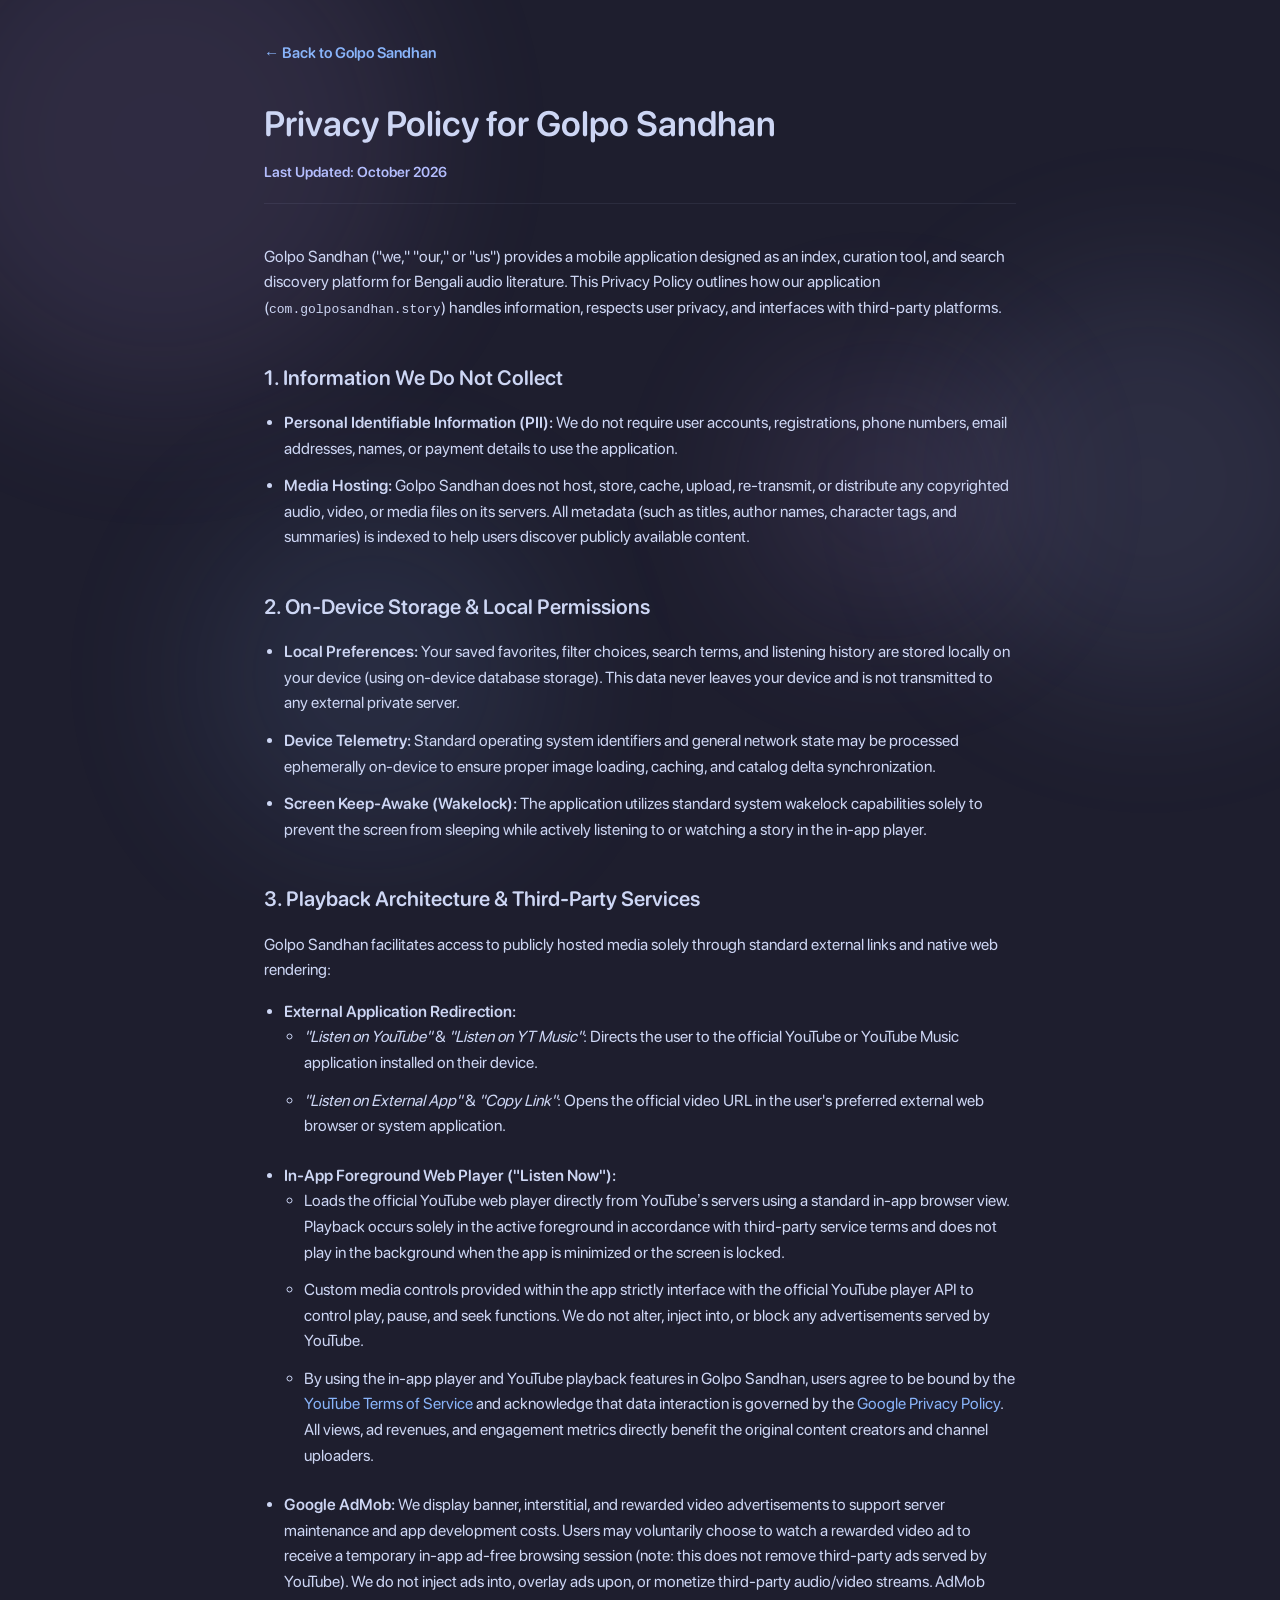
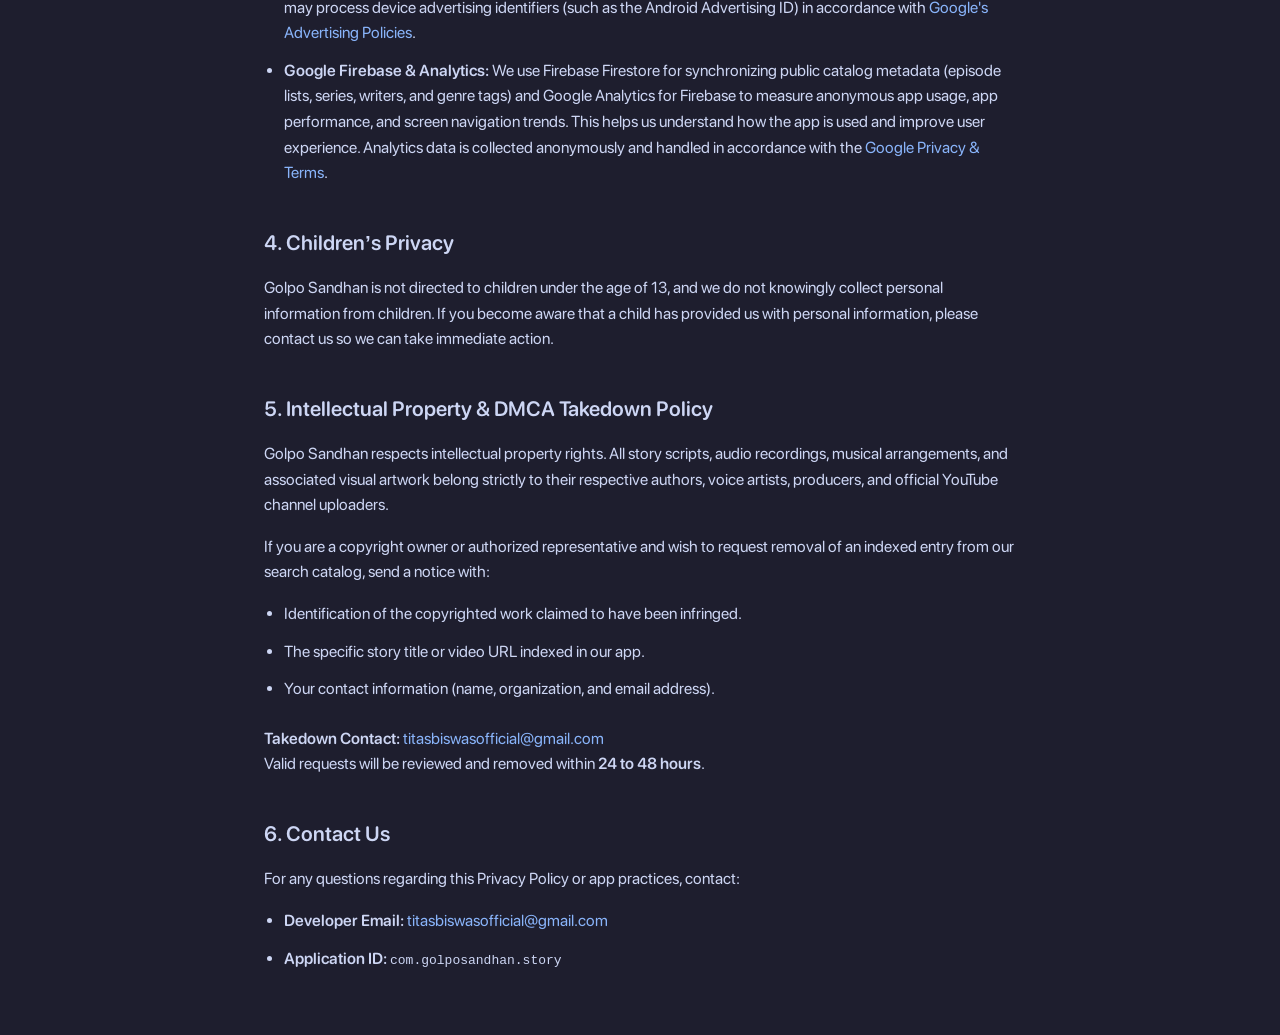
==== commit fcafc1ce: "Revise privacy policy for clarity and accuracy Updated section headings and content related to local" ====
--- a/privacy.html
+++ b/privacy.html
@@ -31,10 +31,11 @@
     <li><strong>Media Hosting:</strong> Golpo Sandhan does not host, store, cache, upload, re-transmit, or distribute any copyrighted audio, video, or media files on its servers. All metadata (such as titles, author names, character tags, and summaries) is indexed to help users discover publicly available content.</li>
   </ul>
 
-  <h3>2. On-Device Storage & Local Data</h3>
+  <h3>2. On-Device Storage & Local Permissions</h3>
   <ul>
     <li><strong>Local Preferences:</strong> Your saved favorites, filter choices, search terms, and listening history are stored locally on your device (using on-device database storage). This data never leaves your device and is not transmitted to any external private server.</li>
     <li><strong>Device Telemetry:</strong> Standard operating system identifiers and general network state may be processed ephemerally on-device to ensure proper image loading, caching, and catalog delta synchronization.</li>
+    <li><strong>Screen Keep-Awake (Wakelock):</strong> The application utilizes standard system wakelock capabilities solely to prevent the screen from sleeping while actively listening to or watching a story in the in-app player.</li>
   </ul>
 
   <h3>3. Playback Architecture & Third-Party Services</h3>
@@ -46,13 +47,14 @@
         <li><em>"Listen on External App"</em> & <em>"Copy Link"</em>: Opens the official video URL in the user's preferred external web browser or system application.</li>
       </ul>
     </li>
-    <li><strong>In-App Foreground Web Player:</strong>
+    <li><strong>In-App Foreground Web Player ("Listen Now"):</strong>
       <ul>
-        <li><em>"Listen Now"</em>: Loads the official YouTube web player directly from YouTube’s servers using a standard in-app browser view. Playback occurs solely in the active foreground in accordance with third-party service terms and does not play in the background when the app is minimized or the screen is locked.</li>
-        <li>Interaction with this media is governed by the <a href="https://policies.google.com/privacy" target="_blank">Google Privacy Policy</a> and <a href="https://www.youtube.com/t/terms" target="_blank">YouTube Terms of Service</a>. All views, ad revenues, and engagement metrics directly benefit the original content creators and channel uploaders.</li>
+        <li>Loads the official YouTube web player directly from YouTube’s servers using a standard in-app browser view. Playback occurs solely in the active foreground in accordance with third-party service terms and does not play in the background when the app is minimized or the screen is locked.</li>
+        <li>Custom media controls provided within the app strictly interface with the official YouTube player API to control play, pause, and seek functions. We do not alter, inject into, or block any advertisements served by YouTube.</li>
+        <li>By using the in-app player and YouTube playback features in Golpo Sandhan, users agree to be bound by the <a href="https://www.youtube.com/t/terms" target="_blank">YouTube Terms of Service</a> and acknowledge that data interaction is governed by the <a href="https://policies.google.com/privacy" target="_blank">Google Privacy Policy</a>. All views, ad revenues, and engagement metrics directly benefit the original content creators and channel uploaders.</li>
       </ul>
     </li>
-    <li><strong>Google AdMob:</strong> We display banner advertisements on catalog, metadata, and search navigation screens to support server maintenance and app development costs. We do not inject ads into, overlay ads upon, or monetize third-party audio/video streams. AdMob may process device advertising identifiers (such as the Android Advertising ID) in accordance with <a href="https://policies.google.com/technologies/ads" target="_blank">Google's Advertising Policies</a>.</li>
+    <li><strong>Google AdMob:</strong> We display banner, interstitial, and rewarded video advertisements to support server maintenance and app development costs. Users may voluntarily choose to watch a rewarded video ad to receive a temporary in-app ad-free browsing session (note: this does not remove third-party ads served by YouTube). We do not inject ads into, overlay ads upon, or monetize third-party audio/video streams. AdMob may process device advertising identifiers (such as the Android Advertising ID) in accordance with <a href="https://policies.google.com/technologies/ads" target="_blank">Google's Advertising Policies</a>.</li>
     <li><strong>Google Firebase & Analytics:</strong> We use Firebase Firestore for synchronizing public catalog metadata (episode lists, series, writers, and genre tags) and Google Analytics for Firebase to measure anonymous app usage, app performance, and screen navigation trends. This helps us understand how the app is used and improve user experience. Analytics data is collected anonymously and handled in accordance with the <a href="https://policies.google.com/technologies/partner-sites" target="_blank">Google Privacy & Terms</a>.</li>
   </ul>
 
